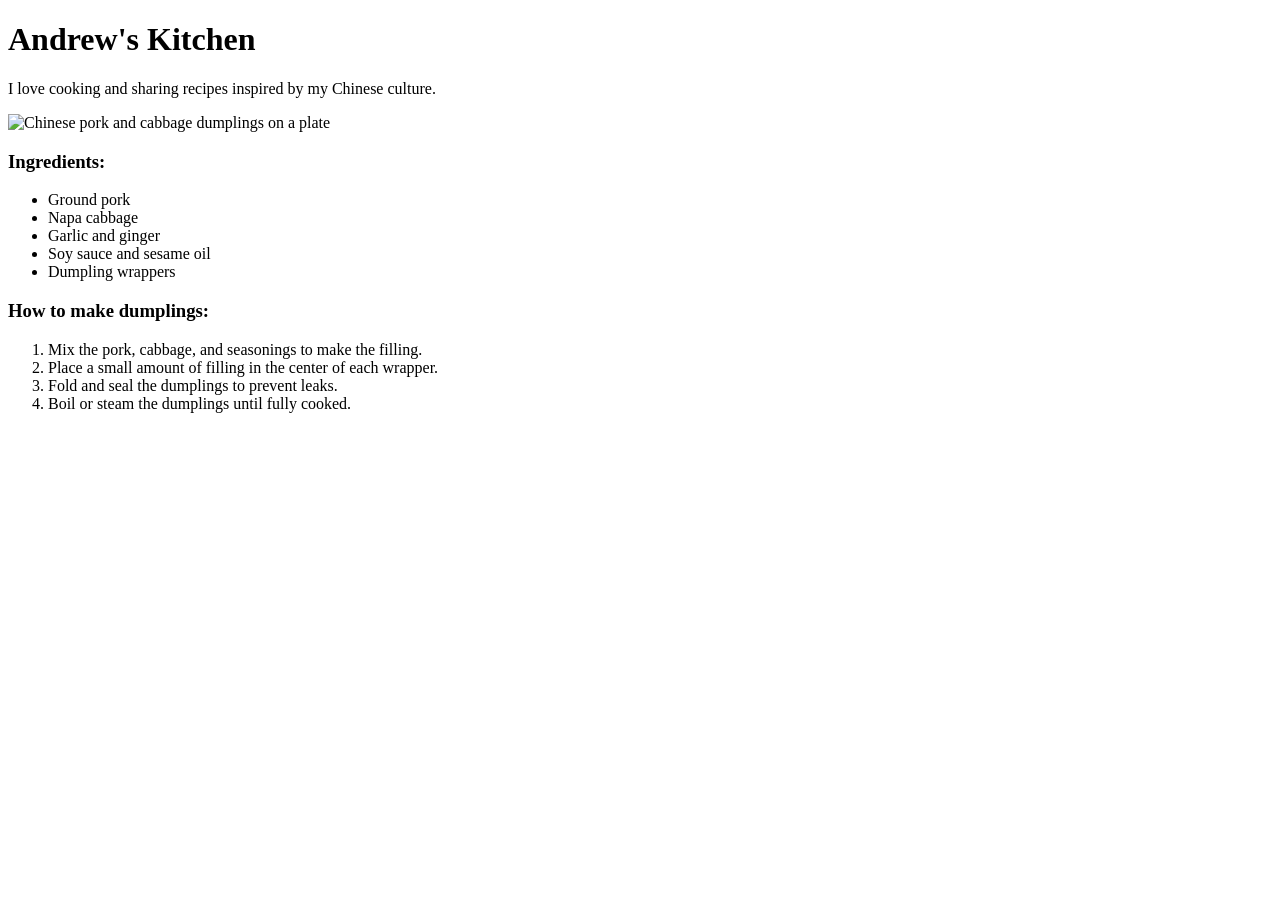
==== index.html @ e56bab2f "1" ====
<!DOCTYPE html>
<html lang="en-US">
<head>
    <title>Andrew's Kitchen</title>
</head>
<body>
    <h1 title="Welcome to my food blog!">Andrew's Kitchen</h1>
    <p title="Traditional food from China">
        I love cooking and sharing recipes inspired by my Chinese culture.
    </p>

    <img 
        src="C:\Users\chenx\Desktop\f92e66755efbaa8093c2e16892c3ef1a.png" 
        alt="Chinese pork and cabbage dumplings on a plate" 
        title="My famous homemade dumplings recipe"
        width="300" 
        height="200"
    >

    <h3 title="What you need to make dumplings">Ingredients:</h3>
    <ul>
        <li title="Ground pork">Ground pork</li>
        <li title="Napa cabbage">Napa cabbage</li>
        <li title="Garlic and ginger">Garlic and ginger</li>
        <li title="Soy sauce and sesame oil">Soy sauce and sesame oil</li>
        <li title="Dumpling wrappers">Dumpling wrappers</li>
    </ul>

    <h3 title="Step-by-step instructions">How to make dumplings:</h3>
    <ol>
        <li title="Mix the filling">Mix the pork, cabbage, and seasonings to make the filling.</li>
        <li title="Fill the wrappers">Place a small amount of filling in the center of each wrapper.</li>
        <li title="Fold the dumplings">Fold and seal the dumplings to prevent leaks.</li>
        <li title="Cook the dumplings">Boil or steam the dumplings until fully cooked.</li>
    </ol>
</body>
</html>
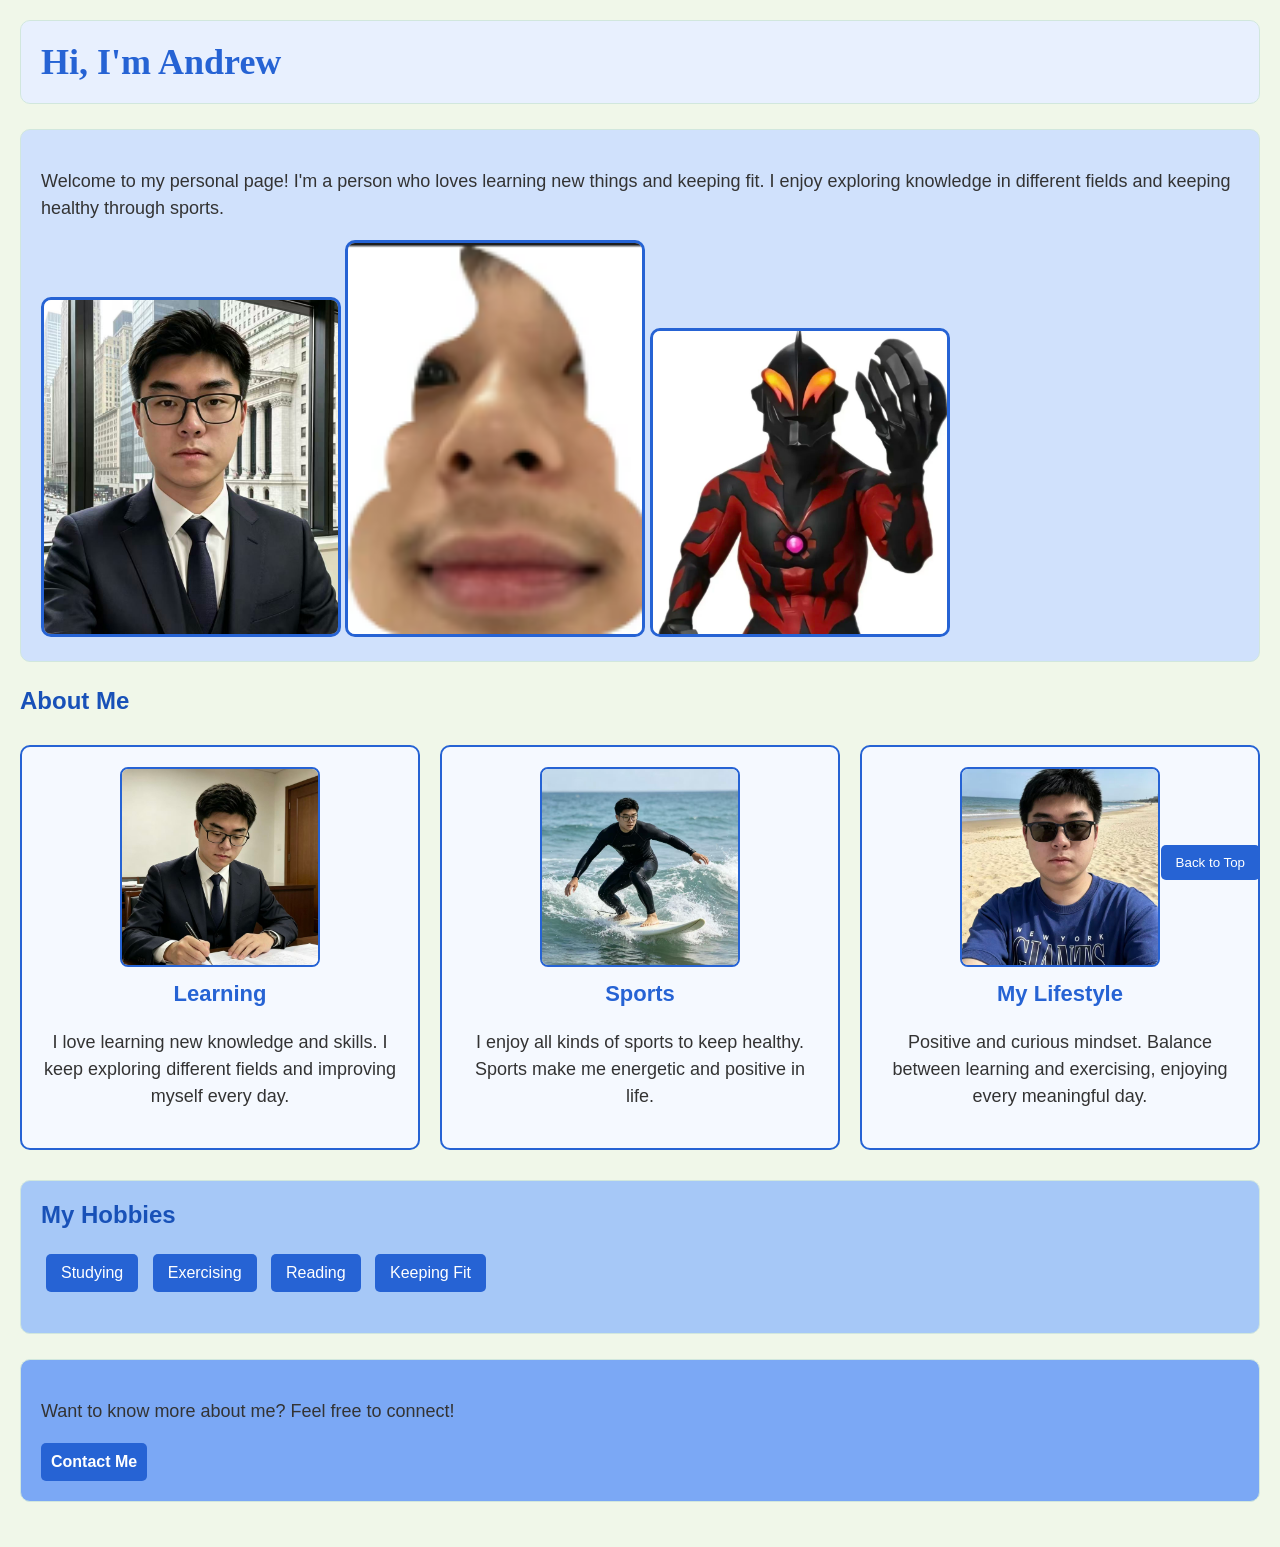
==== commit 43f33e1a: "basic personal web" ====
--- a/index.html
+++ b/index.html
@@ -1,37 +1,266 @@
 <!DOCTYPE html>
 <html lang="en-US">
 <head>
-    <title>Andrew's Kitchen</title>
+    <title>About Andrew</title>
+  
+    <meta name="viewport" content="width=device-width, initial-scale=1.0">
+    <style>
+        * {
+            box-sizing: border-box;
+        }
+
+        
+        body {
+            background: #f0f7e9;
+            font-family: Arial, sans-serif;
+            margin: 0;
+            padding: 20px;
+        }
+
+        h1 {
+            color: #2663d4;
+            font-family: 'Times New Roman', serif;
+            font-size: 36px;
+            margin: 0;
+        }
+
+        h2 {
+            color: #1851b8;
+            font-size: 24px;
+            margin-top: 0;
+        }
+
+        p {
+            color: #333333;
+            font-size: 18px;
+            line-height: 1.5;
+        }
+
+        img {
+            width: 300px;
+            border: 3px solid #2663d4;
+            border-radius: 10px;
+        }
+
+        a {
+            color: white;
+            text-decoration: none;
+            font-weight: bold;
+        }
+
+        a:hover {
+            text-decoration: underline;
+        }
+
+        .box-style {
+            padding: 20px;
+            margin-bottom: 25px;
+            border-radius: 10px;
+            border: 1px solid #d1e7dd;
+        }
+
+        .sticky-header {
+            position: sticky;
+            top: 0;
+            z-index: 10;
+        }
+
+        .fixed-button {
+            position: fixed;
+            bottom: 20px;
+            right: 20px;
+            background-color: #2663d4;
+            color: white;
+            padding: 10px 15px;
+            border-radius: 5px;
+            border: none;
+            cursor: pointer;
+        }
+
+        .fixed-button:hover {
+            background-color: #1844a8;
+        }
+
+        .header-section { background-color: #e8f0fe; }
+        .intro-section { background-color: #d0e1fc; }
+        .hobby-section { background-color: #a6c8f7; }
+        .contact-section { background-color: #7ba8f5; }
+
+        .hobby-list {
+            list-style: none;
+            padding-left: 0;
+        }
+
+        .hobby-list li {
+            display: inline-block;
+            background-color: #2663d4;
+            color: white;
+            padding: 10px 15px;
+            margin: 5px;
+            border-radius: 5px;
+        }
+
+        .contact-button {
+            display: block;
+            background-color: #2663d4;
+            padding: 10px;
+            margin-top: 10px;
+            border-radius: 5px;
+            text-align: center;
+            width: fit-content;
+        }
+
+        .contact-button:hover {
+            background-color: #1844a8;
+        }
+
+      
+        .card-container {
+            display: flex;
+            gap: 20px;
+            flex-wrap: wrap;
+            margin: 30px 0;
+        }
+
+  
+        .info-card {
+            flex: 1;
+            min-width: 250px;
+            padding: 20px;
+            border-radius: 10px;
+            border: 2px solid #2663d4;
+            background: #f5f9ff;
+            text-align: center;
+        }
+
+        .info-card h3 {
+            color: #2663d4;
+            margin-top: 10px;
+            font-size: 22px;
+        }
+
+        .profile-avatar {
+            width: 200px;
+            height: 200px;
+            border: 2px solid #2663d4;
+            border-radius: 8px;
+            object-fit: cover;
+            margin: 0 auto;
+        }
+
+        @media (max-width: 768px) {
+            body {
+                background: #e8f0fe;
+                padding: 15px;
+            }
+            h1 {
+                font-size: 30px;
+                color: #1851b8;
+            }
+            img {
+                width: 300px;
+            }
+            .hobby-section {
+                background-color: #90caf9;
+            }
+            .contact-section {
+                background-color: #64b5f6;
+            }
+        }
+
+        @media (max-width: 480px) {
+            body {
+                background: #d0e1fc;
+                padding: 10px;
+            }
+            h1 {
+                font-size: 26px;
+                text-align: center;
+            }
+            h2 {
+                font-size: 20px;
+                text-align: center;
+            }
+            p {
+                font-size: 16px;
+                text-align: center;
+            }
+            img {
+                width: 100%;
+                display: block;
+                margin: 0 auto;
+            }
+            .hobby-list li {
+                display: block;
+                text-align: center;
+                margin: 8px 0;
+            }
+            .contact-button {
+                width: 100%;
+            }
+            .fixed-button {
+                display: none; 
+            }
+        }
+    </style>
 </head>
 <body>
-    <h1 title="Welcome to my food blog!">Andrew's Kitchen</h1>
-    <p title="Traditional food from China">
-        I love cooking and sharing recipes inspired by my Chinese culture.
-    </p>
-
-    <img 
-        src="C:\Users\chenx\Desktop\f92e66755efbaa8093c2e16892c3ef1a.png" 
-        alt="Chinese pork and cabbage dumplings on a plate" 
-        title="My famous homemade dumplings recipe"
-        width="300" 
-        height="200"
-    >
-
-    <h3 title="What you need to make dumplings">Ingredients:</h3>
-    <ul>
-        <li title="Ground pork">Ground pork</li>
-        <li title="Napa cabbage">Napa cabbage</li>
-        <li title="Garlic and ginger">Garlic and ginger</li>
-        <li title="Soy sauce and sesame oil">Soy sauce and sesame oil</li>
-        <li title="Dumpling wrappers">Dumpling wrappers</li>
-    </ul>
-
-    <h3 title="Step-by-step instructions">How to make dumplings:</h3>
-    <ol>
-        <li title="Mix the filling">Mix the pork, cabbage, and seasonings to make the filling.</li>
-        <li title="Fill the wrappers">Place a small amount of filling in the center of each wrapper.</li>
-        <li title="Fold the dumplings">Fold and seal the dumplings to prevent leaks.</li>
-        <li title="Cook the dumplings">Boil or steam the dumplings until fully cooked.</li>
-    </ol>
+    <div class="header-section box-style sticky-header">
+        <h1>Hi, I'm Andrew</h1>
+    </div>
+
+    <div class="intro-section box-style">
+        <p>Welcome to my personal page! I'm a person who loves learning new things and keeping fit. I enjoy exploring knowledge in different fields and keeping healthy through sports.</p>
+        
+        <img src="images/andrew-profile.jpg"  alt="Andrew's profile"> 
+        <img src="images/wyy.jpg"  alt="ndrew's profile">
+        <img src="images/beiliya.jpg"  alt="ndrew's profile">
+    </div>
+
+ 
+    
+    <h2>About Me</h2>
+    <div class="card-container">
+       
+        <div class="info-card">
+           
+            <img class="profile-avatar" src="images/study.jpg" alt="Learning">
+            <h3>Learning</h3>
+            <p>I love learning new knowledge and skills. I keep exploring different fields and improving myself every day.</p>
+        </div>
+
+       
+        <div class="info-card">
+            
+            <img class="profile-avatar" src="images/sports.jpg" alt="Sports">
+            <h3>Sports</h3>
+            <p>I enjoy all kinds of sports to keep healthy. Sports make me energetic and positive in life.</p>
+        </div>
+
+  
+        <div class="info-card">
+            
+            <img class="profile-avatar" src="images/lifestyle.jpg" alt="Andrew's lifestyle">
+            <h3>My Lifestyle</h3>
+            <p>Positive and curious mindset. Balance between learning and exercising, enjoying every meaningful day.</p>
+        </div>
+    </div>
+
+    <div class="hobby-section box-style">
+        <h2>My Hobbies</h2>
+        <ul class="hobby-list">
+            <li>Studying</li>
+            <li>Exercising</li>
+            <li>Reading</li>
+            <li>Keeping Fit</li>
+        </ul>
+    </div>
+
+    <div class="contact-section box-style">
+        <p>Want to know more about me? Feel free to connect!</p>
+        <a href="https://www.example.com/andrew" target="_blank" class="contact-button">Contact Me</a>
+    </div>
+
+    <button class="fixed-button">Back to Top</button>
 </body>
 </html>
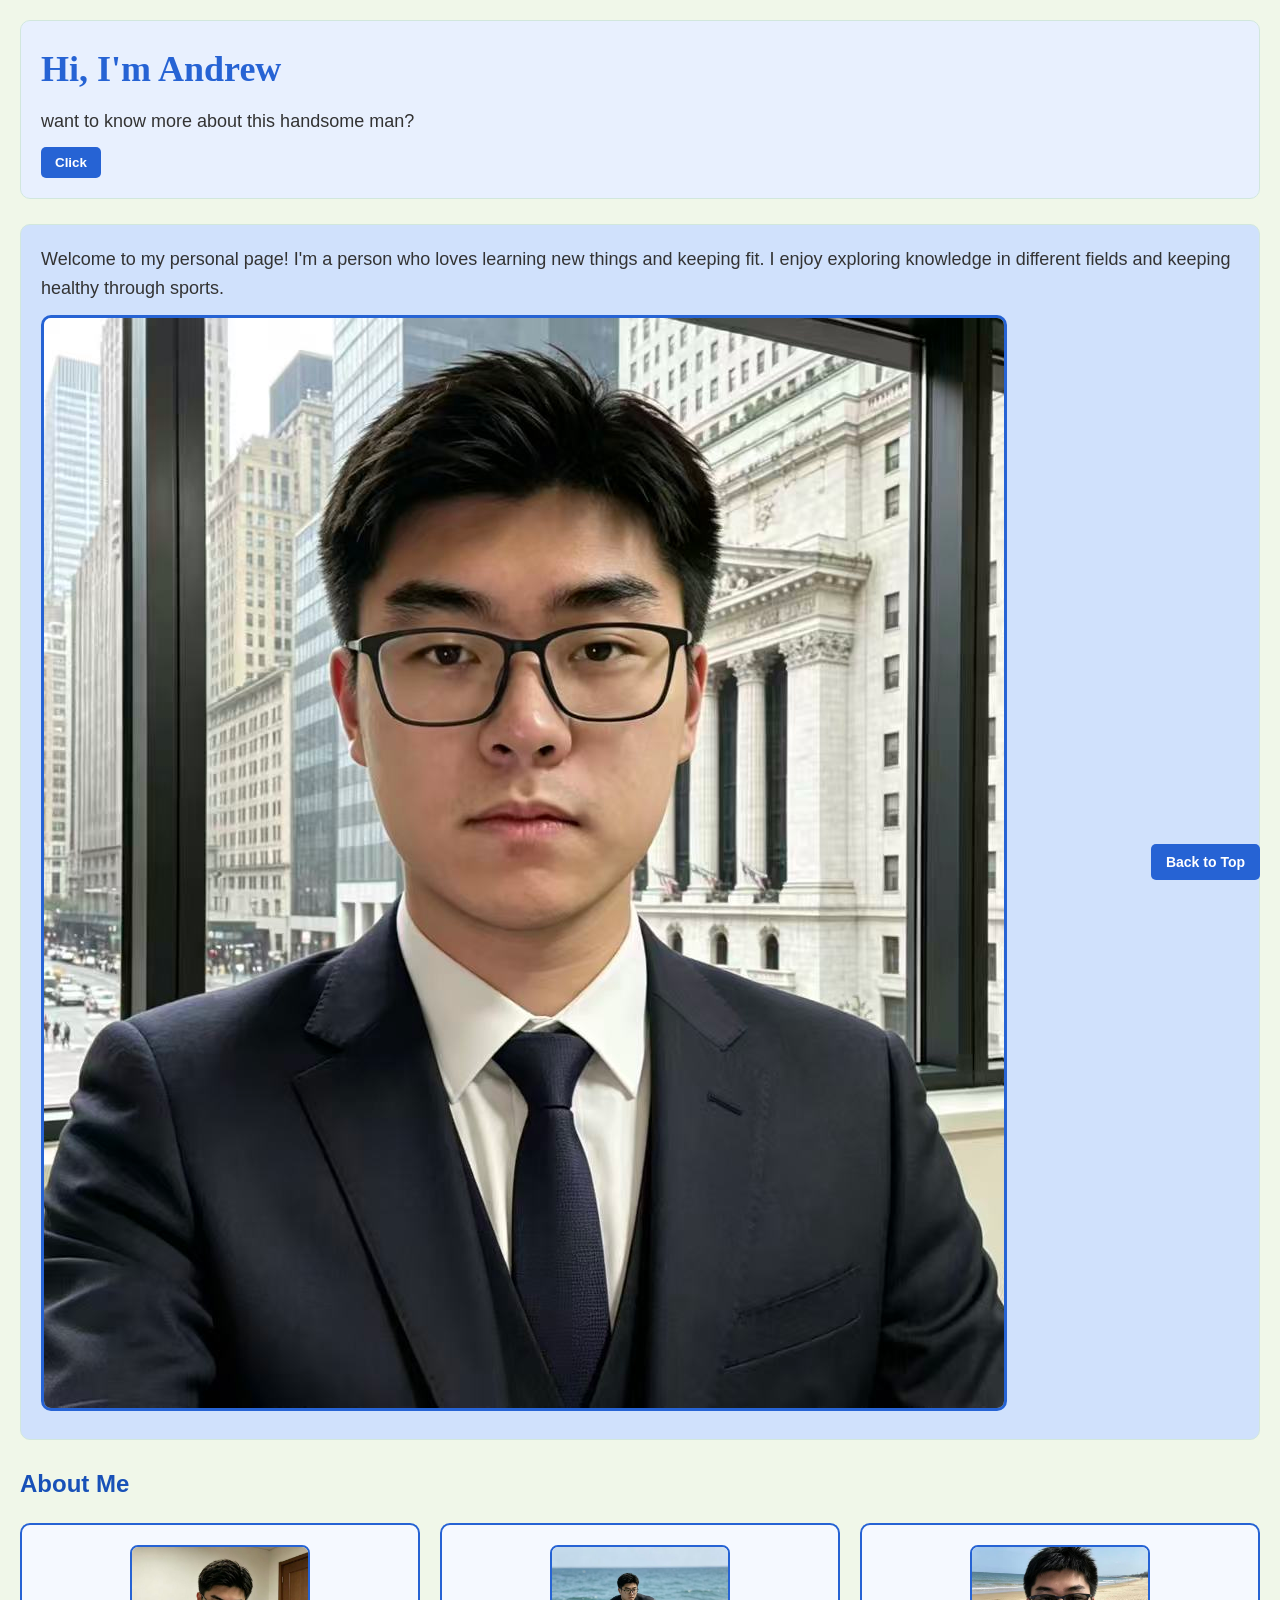
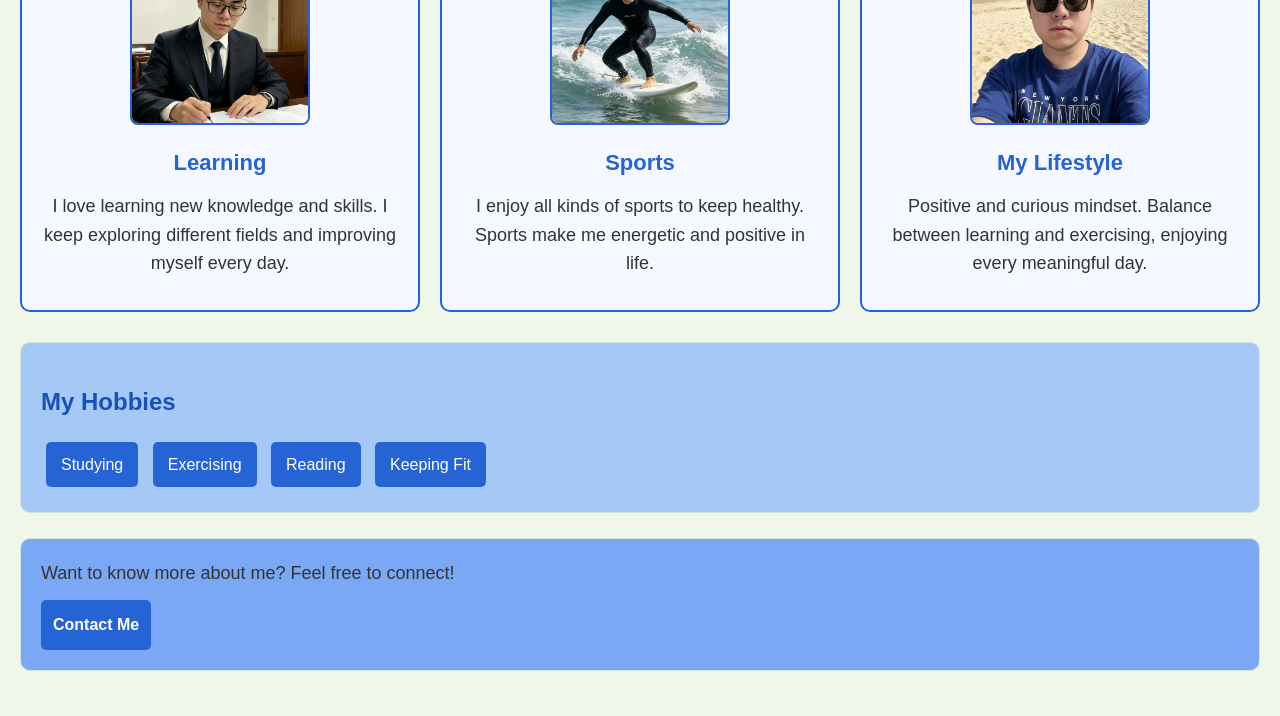
==== commit b7e798e4: "index sketch1" ====
--- a/index.html
+++ b/index.html
@@ -7,37 +7,39 @@
     <style>
         * {
             box-sizing: border-box;
+            margin: 0;
+            padding: 0;
         }
 
         
         body {
             background: #f0f7e9;
             font-family: Arial, sans-serif;
-            margin: 0;
             padding: 20px;
+            line-height: 1.6;
         }
 
         h1 {
             color: #2663d4;
             font-family: 'Times New Roman', serif;
             font-size: 36px;
-            margin: 0;
+            margin-bottom: 8px;
         }
 
         h2 {
             color: #1851b8;
             font-size: 24px;
-            margin-top: 0;
+            margin: 20px 0 15px;
         }
 
         p {
             color: #333333;
             font-size: 18px;
-            line-height: 1.5;
+            margin-bottom: 12px;
         }
 
         img {
-            width: 300px;
+            max-width: 100%;
             border: 3px solid #2663d4;
             border-radius: 10px;
         }
@@ -75,6 +77,8 @@
             border-radius: 5px;
             border: none;
             cursor: pointer;
+            font-size: 14px;
+            transition: 0.3s;
         }
 
         .fixed-button:hover {
@@ -103,11 +107,12 @@
         .contact-button {
             display: block;
             background-color: #2663d4;
-            padding: 10px;
+            padding: 12px;
             margin-top: 10px;
             border-radius: 5px;
             text-align: center;
             width: fit-content;
+            transition: 0.3s;
         }
 
         .contact-button:hover {
@@ -119,33 +124,54 @@
             display: flex;
             gap: 20px;
             flex-wrap: wrap;
-            margin: 30px 0;
+            margin: 20px 0 30px;
         }
 
   
         .info-card {
             flex: 1;
-            min-width: 250px;
+            min-width: 260px;
             padding: 20px;
             border-radius: 10px;
             border: 2px solid #2663d4;
             background: #f5f9ff;
             text-align: center;
+            transition: 0.3s;
+        }
+
+        .info-card:hover {
+            transform: translateY(-5px);
+            box-shadow: 0 5px 15px rgba(0,0,0,0.1);
         }
 
         .info-card h3 {
             color: #2663d4;
-            margin-top: 10px;
+            margin: 12px 0;
             font-size: 22px;
         }
 
         .profile-avatar {
-            width: 200px;
-            height: 200px;
+            width: 180px;
+            height: 180px;
             border: 2px solid #2663d4;
             border-radius: 8px;
             object-fit: cover;
             margin: 0 auto;
+        }
+
+        button {
+            padding: 8px 14px;
+            background: #2663d4;
+            color: white;
+            border: none;
+            border-radius: 5px;
+            cursor: pointer;
+            font-weight: bold;
+            transition: 0.3s;
+        }
+
+        button:hover {
+            background: #1844a8;
         }
 
         @media (max-width: 768px) {
@@ -207,14 +233,15 @@
 <body>
     <div class="header-section box-style sticky-header">
         <h1>Hi, I'm Andrew</h1>
+        <p id="message">want to know more about this handsome man?</p>
+        <button type="button" onClick="changeMessage()">Click</button>
     </div>
 
     <div class="intro-section box-style">
         <p>Welcome to my personal page! I'm a person who loves learning new things and keeping fit. I enjoy exploring knowledge in different fields and keeping healthy through sports.</p>
         
-        <img src="images/andrew-profile.jpg"  alt="Andrew's profile"> 
-        <img src="images/wyy.jpg"  alt="ndrew's profile">
-        <img src="images/beiliya.jpg"  alt="ndrew's profile">
+        <img src="images/andrew-profile.jpg" alt="Andrew's profile"> 
+      
     </div>
 
  
@@ -258,9 +285,15 @@
 
     <div class="contact-section box-style">
         <p>Want to know more about me? Feel free to connect!</p>
-        <a href="https://www.example.com/andrew" target="_blank" class="contact-button">Contact Me</a>
-    </div>
-
-    <button class="fixed-button">Back to Top</button>
+        <a href="https://www.bilibili.com/" target="_blank" class="contact-button">Contact Me</a>
+    </div>
+
+    <button class="fixed-button" onclick="window.scrollTo(0,0)">Back to Top</button>
+
+    <script>
+        function changeMessage() {
+            document.getElementById("message").textContent = "look down then!";
+        }
+    </script>
 </body>
 </html>
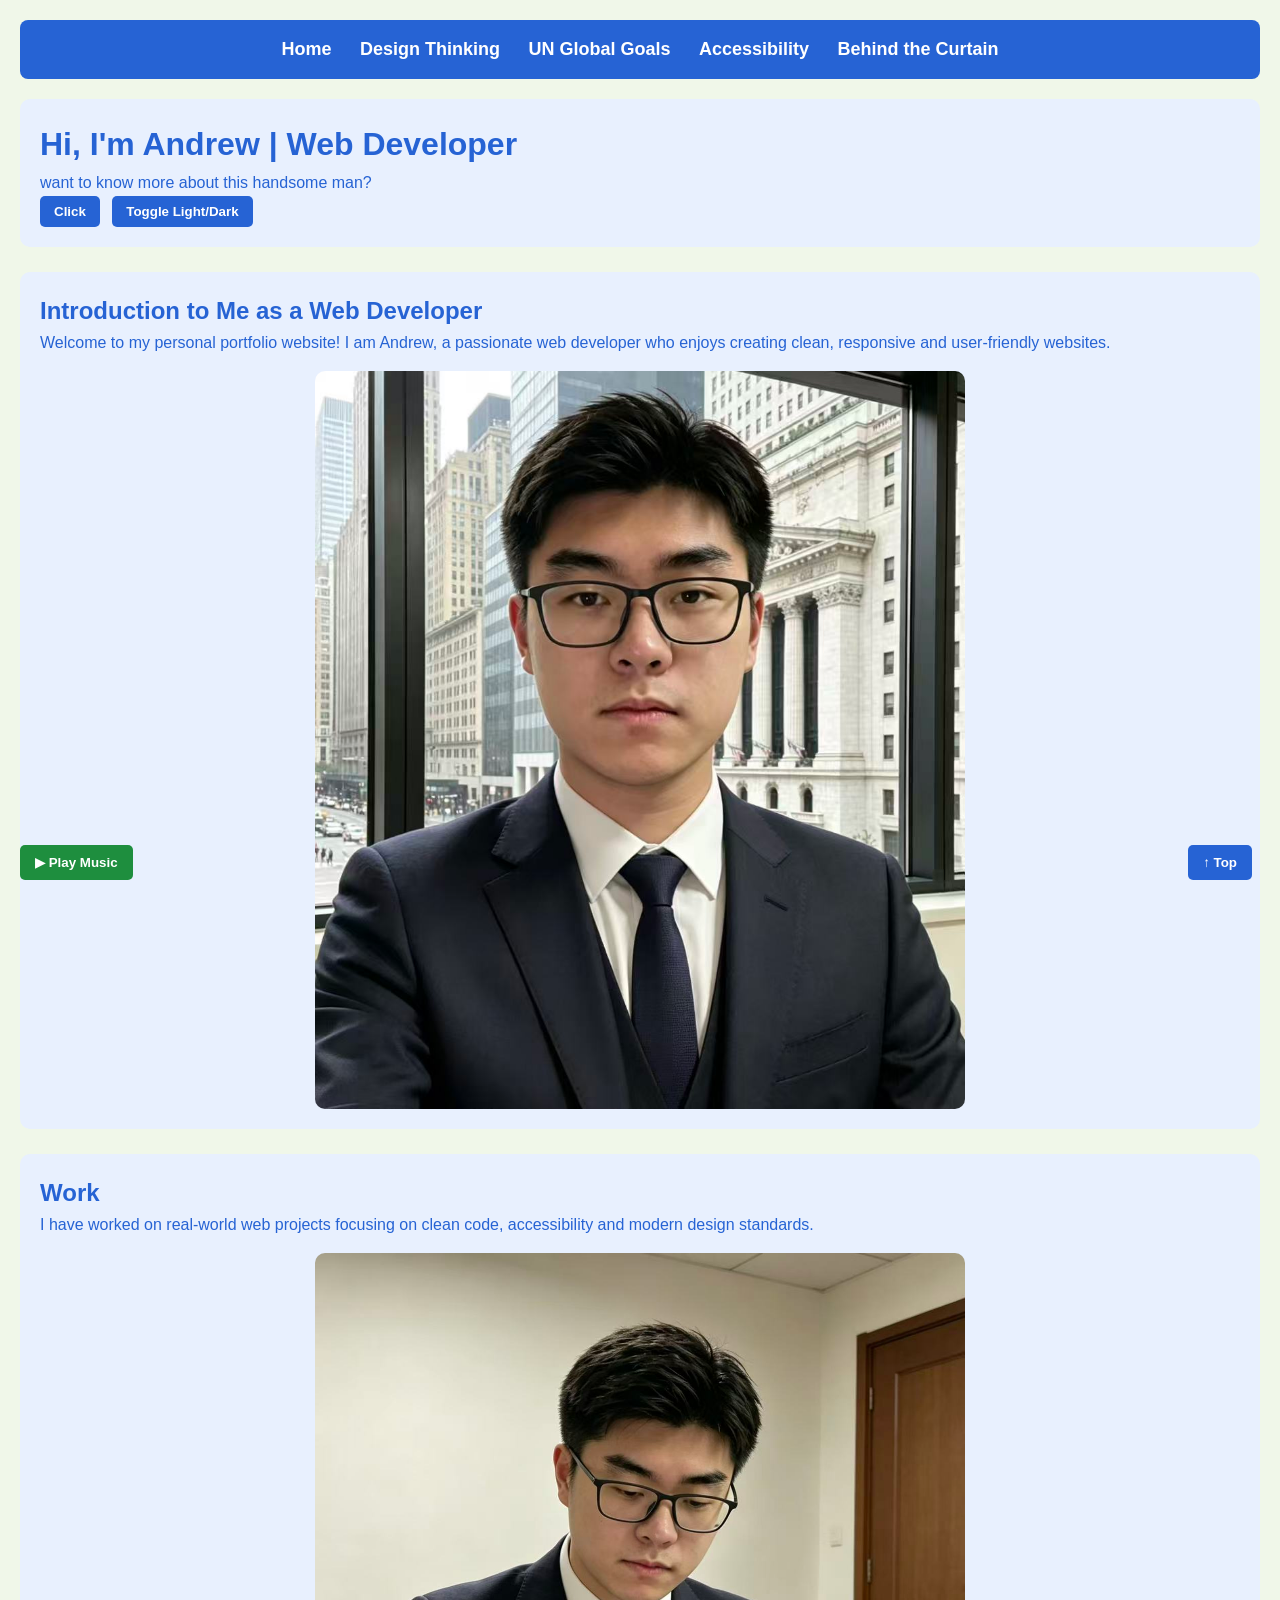
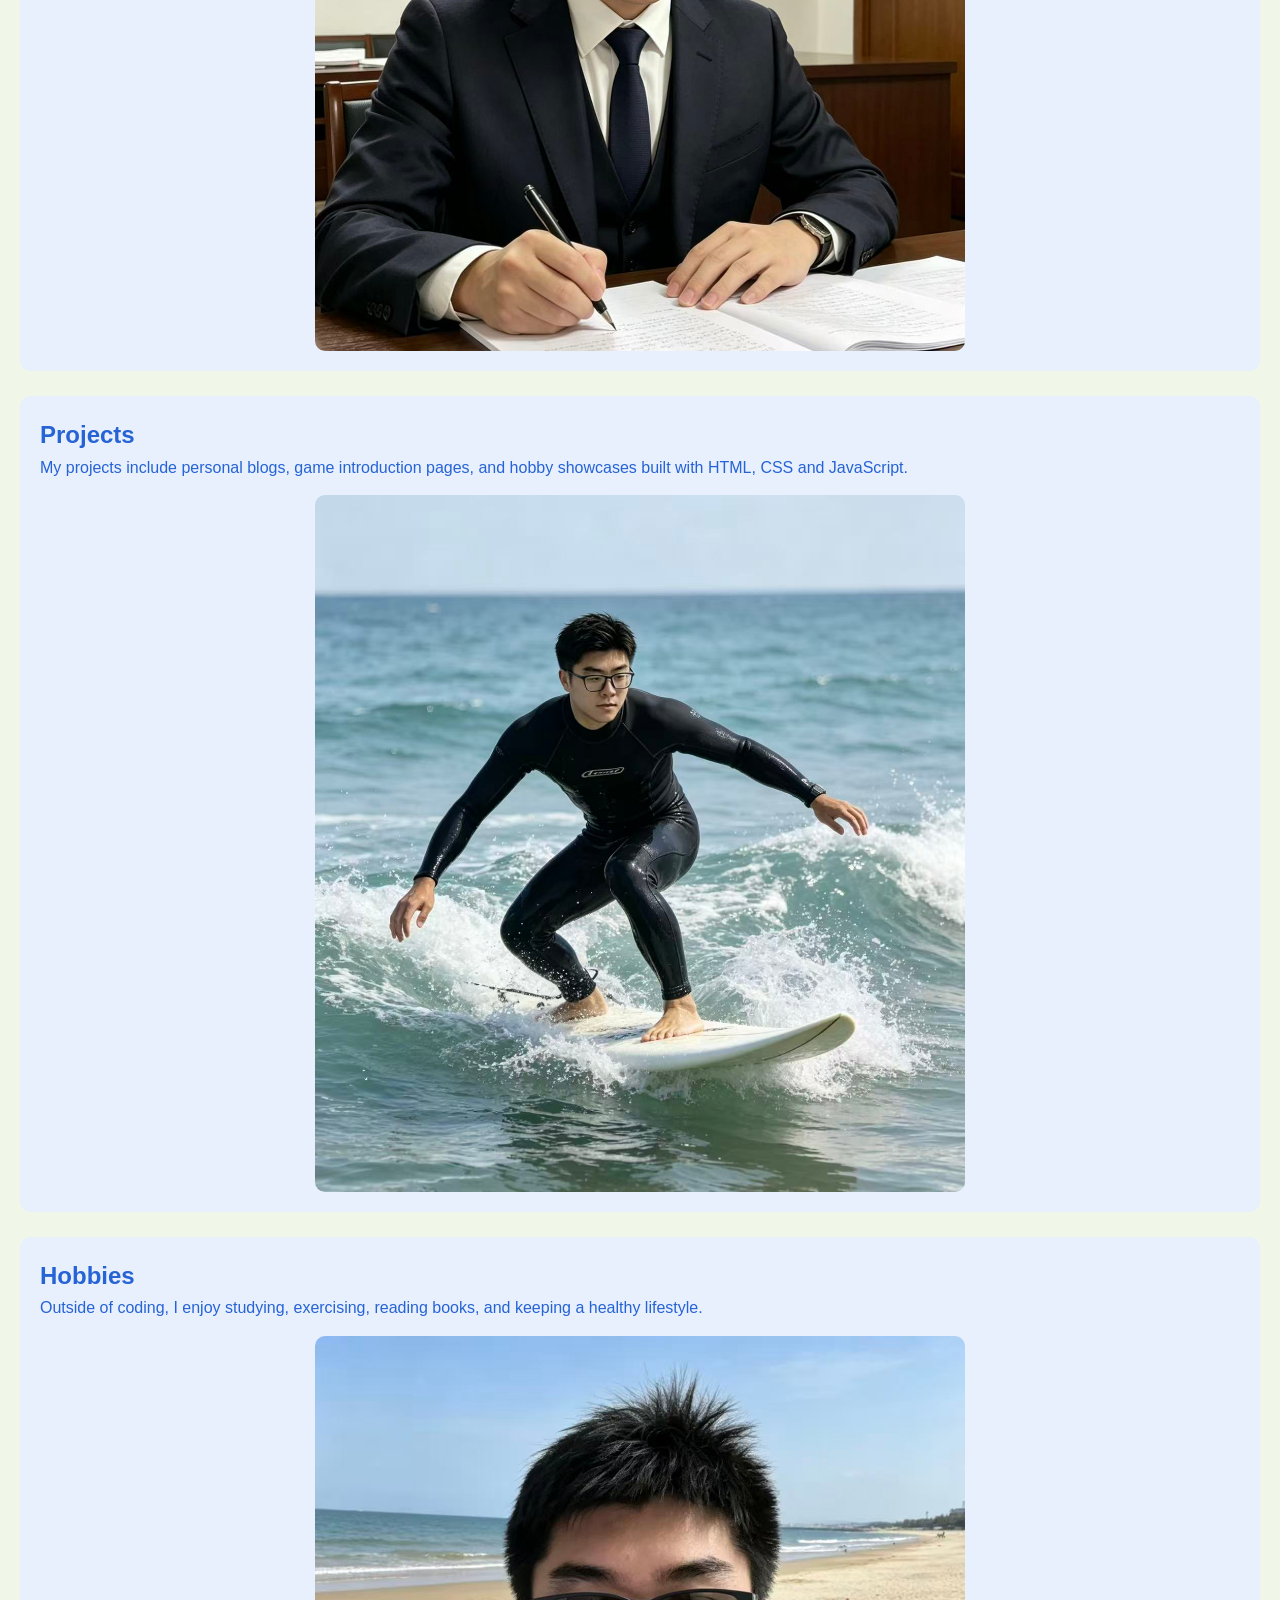
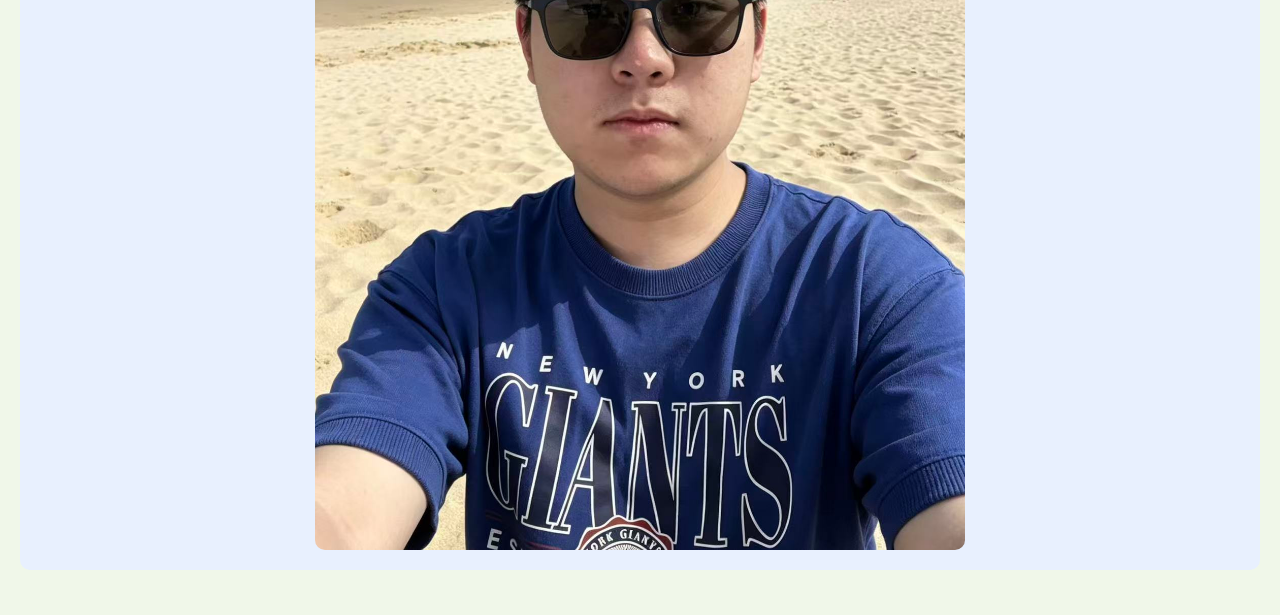
==== commit 57499093: "Website modification" ====
--- a/index.html
+++ b/index.html
@@ -1,299 +1,87 @@
 <!DOCTYPE html>
 <html lang="en-US">
 <head>
-    <title>About Andrew</title>
-  
-    <meta name="viewport" content="width=device-width, initial-scale=1.0">
-    <style>
-        * {
-            box-sizing: border-box;
-            margin: 0;
-            padding: 0;
-        }
-
-        
-        body {
-            background: #f0f7e9;
-            font-family: Arial, sans-serif;
-            padding: 20px;
-            line-height: 1.6;
-        }
-
-        h1 {
-            color: #2663d4;
-            font-family: 'Times New Roman', serif;
-            font-size: 36px;
-            margin-bottom: 8px;
-        }
-
-        h2 {
-            color: #1851b8;
-            font-size: 24px;
-            margin: 20px 0 15px;
-        }
-
-        p {
-            color: #333333;
-            font-size: 18px;
-            margin-bottom: 12px;
-        }
-
-        img {
-            max-width: 100%;
-            border: 3px solid #2663d4;
-            border-radius: 10px;
-        }
-
-        a {
-            color: white;
-            text-decoration: none;
-            font-weight: bold;
-        }
-
-        a:hover {
-            text-decoration: underline;
-        }
-
-        .box-style {
-            padding: 20px;
-            margin-bottom: 25px;
-            border-radius: 10px;
-            border: 1px solid #d1e7dd;
-        }
-
-        .sticky-header {
-            position: sticky;
-            top: 0;
-            z-index: 10;
-        }
-
-        .fixed-button {
-            position: fixed;
-            bottom: 20px;
-            right: 20px;
-            background-color: #2663d4;
-            color: white;
-            padding: 10px 15px;
-            border-radius: 5px;
-            border: none;
-            cursor: pointer;
-            font-size: 14px;
-            transition: 0.3s;
-        }
-
-        .fixed-button:hover {
-            background-color: #1844a8;
-        }
-
-        .header-section { background-color: #e8f0fe; }
-        .intro-section { background-color: #d0e1fc; }
-        .hobby-section { background-color: #a6c8f7; }
-        .contact-section { background-color: #7ba8f5; }
-
-        .hobby-list {
-            list-style: none;
-            padding-left: 0;
-        }
-
-        .hobby-list li {
-            display: inline-block;
-            background-color: #2663d4;
-            color: white;
-            padding: 10px 15px;
-            margin: 5px;
-            border-radius: 5px;
-        }
-
-        .contact-button {
-            display: block;
-            background-color: #2663d4;
-            padding: 12px;
-            margin-top: 10px;
-            border-radius: 5px;
-            text-align: center;
-            width: fit-content;
-            transition: 0.3s;
-        }
-
-        .contact-button:hover {
-            background-color: #1844a8;
-        }
-
-      
-        .card-container {
-            display: flex;
-            gap: 20px;
-            flex-wrap: wrap;
-            margin: 20px 0 30px;
-        }
+  <meta charset="UTF-8" />
+  <title>Andrew | Web Developer Portfolio</title>
+  <meta name="viewport" content="width=device-width, initial-scale=1.0" />
+  <link rel="stylesheet" href="styles/main.css" />
+</head>
+<body>
 
   
-        .info-card {
-            flex: 1;
-            min-width: 260px;
-            padding: 20px;
-            border-radius: 10px;
-            border: 2px solid #2663d4;
-            background: #f5f9ff;
-            text-align: center;
-            transition: 0.3s;
-        }
+  <audio id="bgm" loop>
+    <source src="bgm.mp3" type="audio/mpeg" />
+  </audio>
 
-        .info-card:hover {
-            transform: translateY(-5px);
-            box-shadow: 0 5px 15px rgba(0,0,0,0.1);
-        }
-
-        .info-card h3 {
-            color: #2663d4;
-            margin: 12px 0;
-            font-size: 22px;
-        }
-
-        .profile-avatar {
-            width: 180px;
-            height: 180px;
-            border: 2px solid #2663d4;
-            border-radius: 8px;
-            object-fit: cover;
-            margin: 0 auto;
-        }
-
-        button {
-            padding: 8px 14px;
-            background: #2663d4;
-            color: white;
-            border: none;
-            border-radius: 5px;
-            cursor: pointer;
-            font-weight: bold;
-            transition: 0.3s;
-        }
-
-        button:hover {
-            background: #1844a8;
-        }
-
-        @media (max-width: 768px) {
-            body {
-                background: #e8f0fe;
-                padding: 15px;
-            }
-            h1 {
-                font-size: 30px;
-                color: #1851b8;
-            }
-            img {
-                width: 300px;
-            }
-            .hobby-section {
-                background-color: #90caf9;
-            }
-            .contact-section {
-                background-color: #64b5f6;
-            }
-        }
-
-        @media (max-width: 480px) {
-            body {
-                background: #d0e1fc;
-                padding: 10px;
-            }
-            h1 {
-                font-size: 26px;
-                text-align: center;
-            }
-            h2 {
-                font-size: 20px;
-                text-align: center;
-            }
-            p {
-                font-size: 16px;
-                text-align: center;
-            }
-            img {
-                width: 100%;
-                display: block;
-                margin: 0 auto;
-            }
-            .hobby-list li {
-                display: block;
-                text-align: center;
-                margin: 8px 0;
-            }
-            .contact-button {
-                width: 100%;
-            }
-            .fixed-button {
-                display: none; 
-            }
-        }
-    </style>
-</head>
-<body>
-    <div class="header-section box-style sticky-header">
-        <h1>Hi, I'm Andrew</h1>
-        <p id="message">want to know more about this handsome man?</p>
-        <button type="button" onClick="changeMessage()">Click</button>
-    </div>
-
-    <div class="intro-section box-style">
-        <p>Welcome to my personal page! I'm a person who loves learning new things and keeping fit. I enjoy exploring knowledge in different fields and keeping healthy through sports.</p>
-        
-        <img src="images/andrew-profile.jpg" alt="Andrew's profile"> 
-      
-    </div>
+  
+  <nav class="main-nav">
+    <a href="index.html">Home</a>
+    <a href="design-thinking.html">Design Thinking</a>
+    <a href="global-goals.html">UN Global Goals</a>
+    <a href="accessibility.html">Accessibility</a>
+    <a href="behind-the-curtain.html">Behind the Curtain</a>
+  </nav>
 
  
-    
-    <h2>About Me</h2>
-    <div class="card-container">
-       
-        <div class="info-card">
-           
-            <img class="profile-avatar" src="images/study.jpg" alt="Learning">
-            <h3>Learning</h3>
-            <p>I love learning new knowledge and skills. I keep exploring different fields and improving myself every day.</p>
-        </div>
+  <div class="box-style">
+    <h1>Hi, I'm Andrew | Web Developer</h1>
+    <p id="message">want to know more about this handsome man?</p>
 
-       
-        <div class="info-card">
-            
-            <img class="profile-avatar" src="images/sports.jpg" alt="Sports">
-            <h3>Sports</h3>
-            <p>I enjoy all kinds of sports to keep healthy. Sports make me energetic and positive in life.</p>
-        </div>
+    <button onclick="changeMessage()">Click</button>
+    <button onclick="toggleDarkMode()">Toggle Light/Dark</button>
+  </div>
+
+ 
+  <div class="box-style">
+    <h2>Introduction to Me as a Web Developer</h2>
+    <p>
+      Welcome to my personal portfolio website!  
+      I am Andrew, a passionate web developer who enjoys creating clean, 
+      responsive and user-friendly websites.
+    </p>
+    <img src="images/andrew-profile.jpg" alt="Andrew's profile">
+  </div>
+
+
+  <div class="box-style">
+    <h2>Work</h2>
+    <p>
+      I have worked on real-world web projects focusing on clean code, 
+      accessibility and modern design standards.
+    </p>
+    <img src="images/work.jpg" alt="Work experience">
+  </div>
 
   
-        <div class="info-card">
-            
-            <img class="profile-avatar" src="images/lifestyle.jpg" alt="Andrew's lifestyle">
-            <h3>My Lifestyle</h3>
-            <p>Positive and curious mindset. Balance between learning and exercising, enjoying every meaningful day.</p>
-        </div>
-    </div>
+  <div class="box-style">
+    <h2>Projects</h2>
+    <p>
+      My projects include personal blogs, game introduction pages, 
+      and hobby showcases built with HTML, CSS and JavaScript.
+    </p>
+    <img src="images/sports.jpg" alt="Project showcase">
+  </div>
 
-    <div class="hobby-section box-style">
-        <h2>My Hobbies</h2>
-        <ul class="hobby-list">
-            <li>Studying</li>
-            <li>Exercising</li>
-            <li>Reading</li>
-            <li>Keeping Fit</li>
-        </ul>
-    </div>
+ 
+  <div class="box-style">
+    <h2>Hobbies</h2>
+    <p>
+      Outside of coding, I enjoy studying, exercising, reading books, 
+      and keeping a healthy lifestyle.
+    </p>
+    <img src="images/lifestyle.jpg" alt="Hobbies">
+  </div>
 
-    <div class="contact-section box-style">
-        <p>Want to know more about me? Feel free to connect!</p>
-        <a href="https://www.bilibili.com/" target="_blank" class="contact-button">Contact Me</a>
-    </div>
+  
+  <button class="music-btn-fixed" onclick="toggleMusic()">
+    ▶ Play Music
+  </button>
 
-    <button class="fixed-button" onclick="window.scrollTo(0,0)">Back to Top</button>
 
-    <script>
-        function changeMessage() {
-            document.getElementById("message").textContent = "look down then!";
-        }
-    </script>
+  <button class="top-btn-fixed" onclick="window.scrollTo(0,0)">
+    ↑ Top
+  </button>
+
+  <script src="scripts/main.js"></script>
 </body>
 </html>
--- a/styles/main.css
+++ b/styles/main.css
@@ -0,0 +1,115 @@
+
+* {
+  box-sizing: border-box;
+  margin: 0;
+  padding: 0;
+}
+
+body {
+  background: #f0f7e9;
+  font-family: Arial, sans-serif;
+  padding: 20px;
+  line-height: 1.6;
+  transition: background 0.4s ease, color 0.4s ease;
+}
+
+
+.main-nav {
+  background-color: #2663d4;
+  padding: 15px;
+  border-radius: 8px;
+  margin-bottom: 20px;
+  text-align: center;
+}
+
+.main-nav a {
+  color: white;
+  text-decoration: none;
+  font-weight: bold;
+  font-size: 18px;
+  margin: 0 12px;
+}
+
+
+.box-style {
+  padding: 20px;
+  margin-bottom: 25px;
+  border-radius: 10px;
+  background-color: #e8f0fe;
+  border: none;
+}
+
+
+h1, h2, h3, p {
+  color: #2663d4;
+}
+
+
+body.dark-mode {
+  background: #222831;
+}
+
+body.dark-mode h1,
+body.dark-mode h2,
+body.dark-mode h3,
+body.dark-mode p {
+  color: #ffffff;
+}
+
+body.dark-mode .box-style {
+  background-color: #393e46;
+}
+
+
+img {
+  max-width: 650px;
+  width: 100%;
+  height: auto;
+  border-radius: 10px;
+  margin-top: 15px;
+  display: block;
+  margin-left: auto;
+  margin-right: auto;
+}
+
+
+.music-btn-fixed {
+  position: fixed;
+  left: 20px;
+  bottom: 20px;
+  padding: 10px 15px;
+  background-color: #1e8e3e;
+  color: white;
+  border: none;
+  border-radius: 5px;
+  cursor: pointer;
+  font-weight: bold;
+  z-index: 1000;
+}
+
+
+.top-btn-fixed {
+  position: fixed;
+  right: 20px;
+  bottom: 20px;
+  padding: 10px 15px;
+  background-color: #2663d4;
+  color: white;
+  border: none;
+  border-radius: 5px;
+  cursor: pointer;
+  font-weight: bold;
+  z-index: 1000;
+}
+
+
+button {
+  padding: 8px 14px;
+  background: #2663d4;
+  color: white;
+  border: none;
+  border-radius: 5px;
+  cursor: pointer;
+  font-weight: bold;
+  margin-right: 8px;
+}
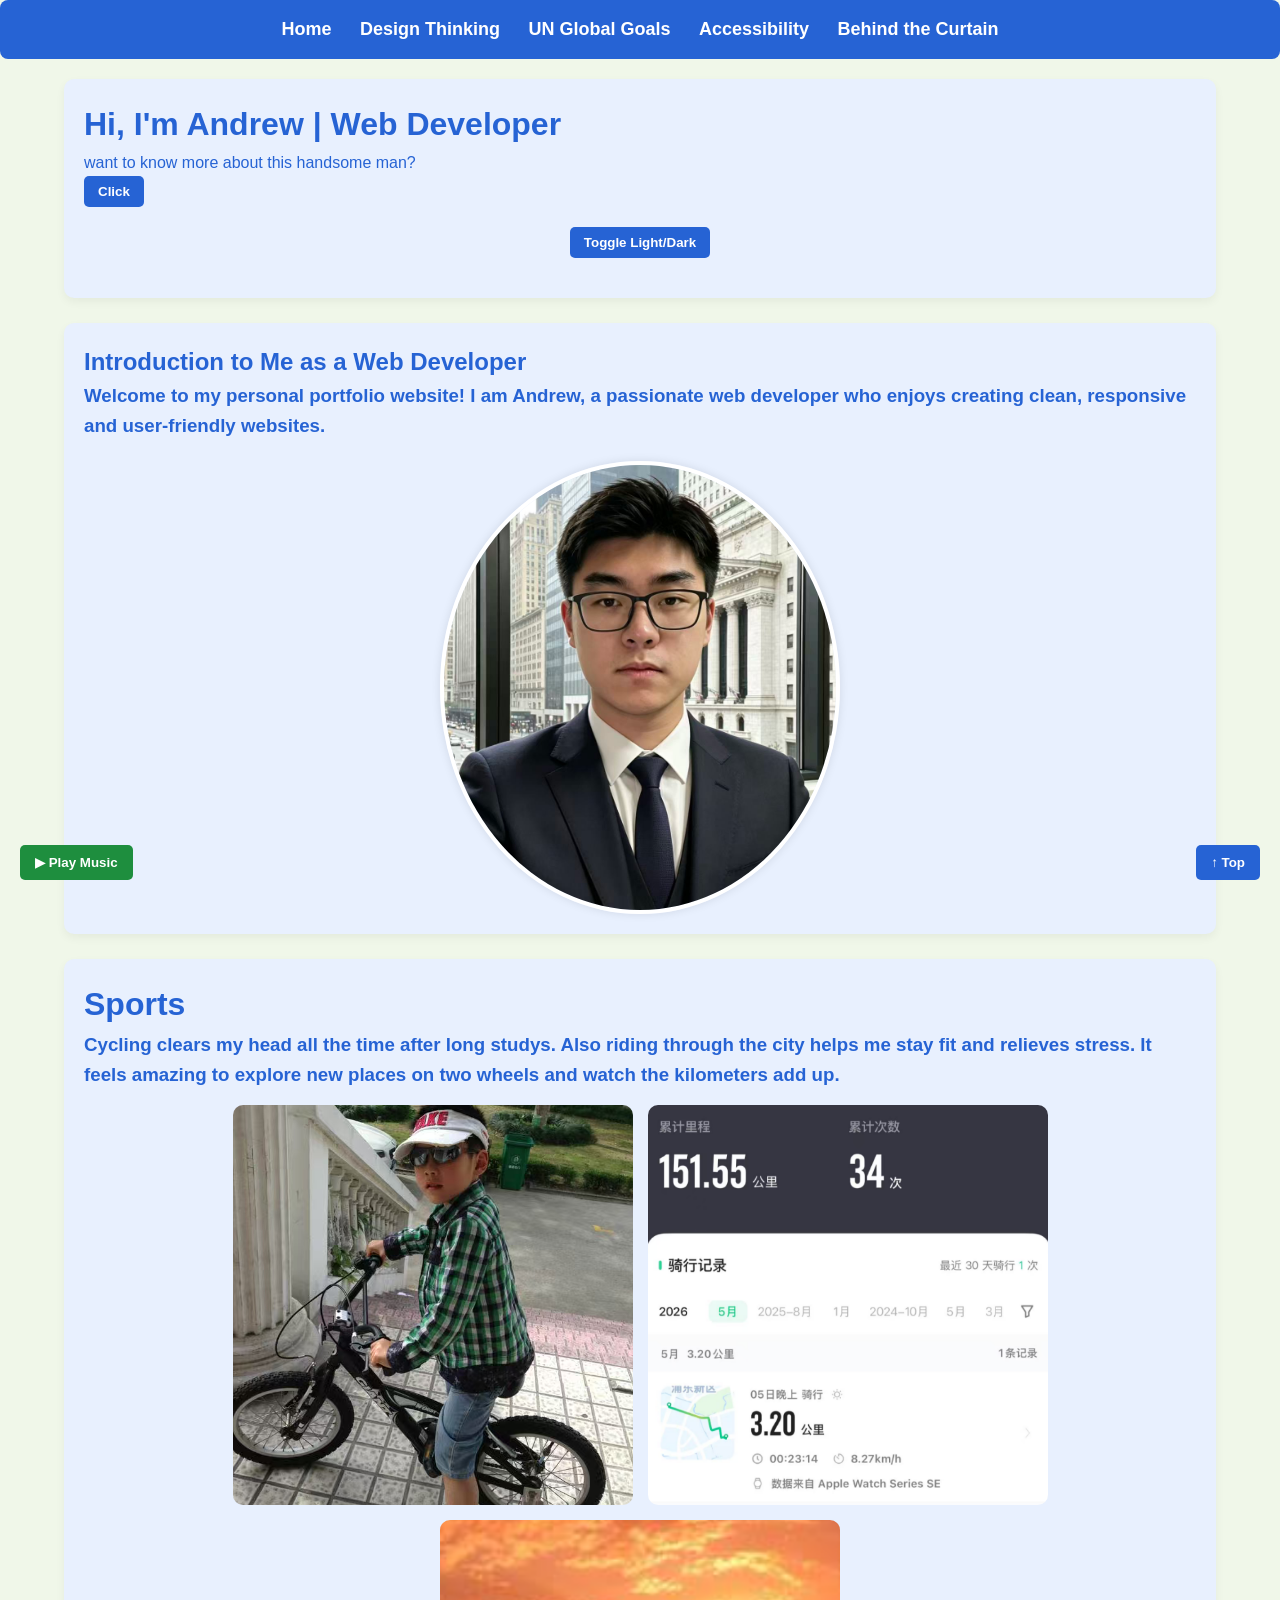
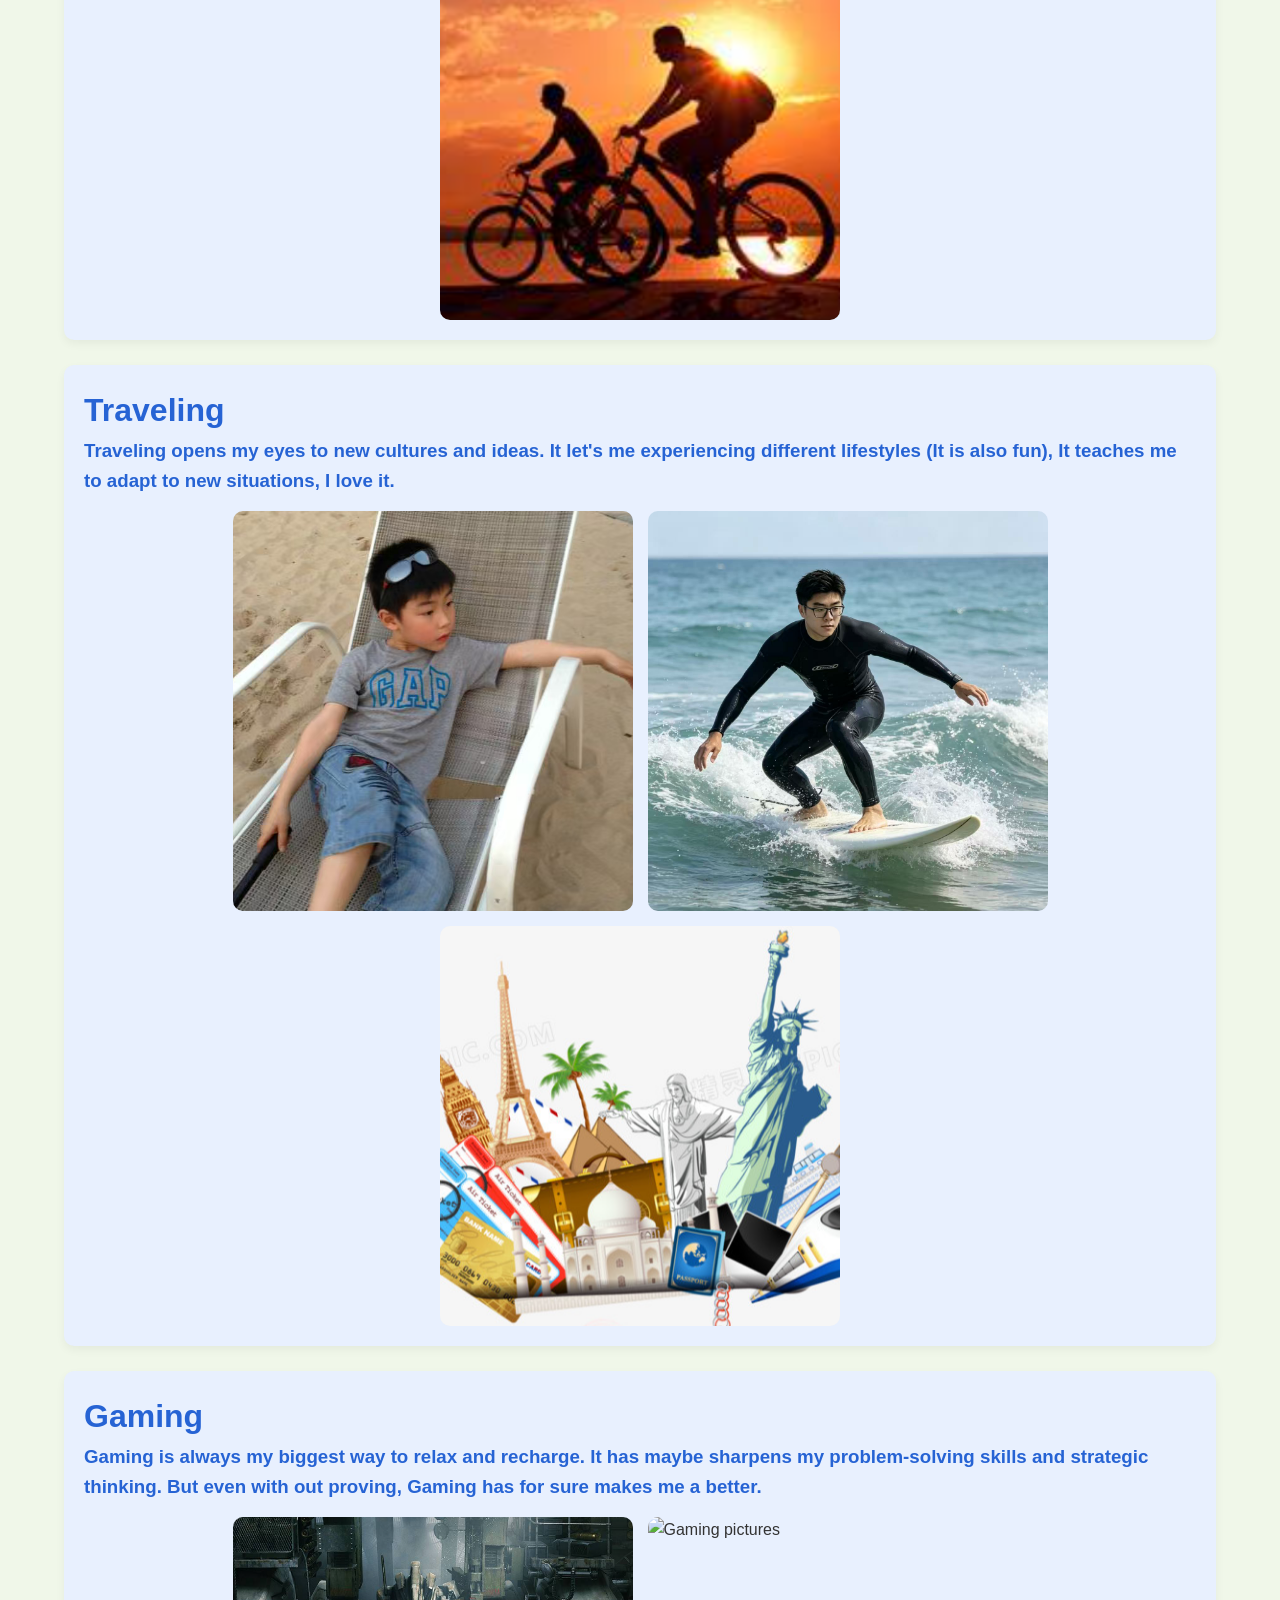
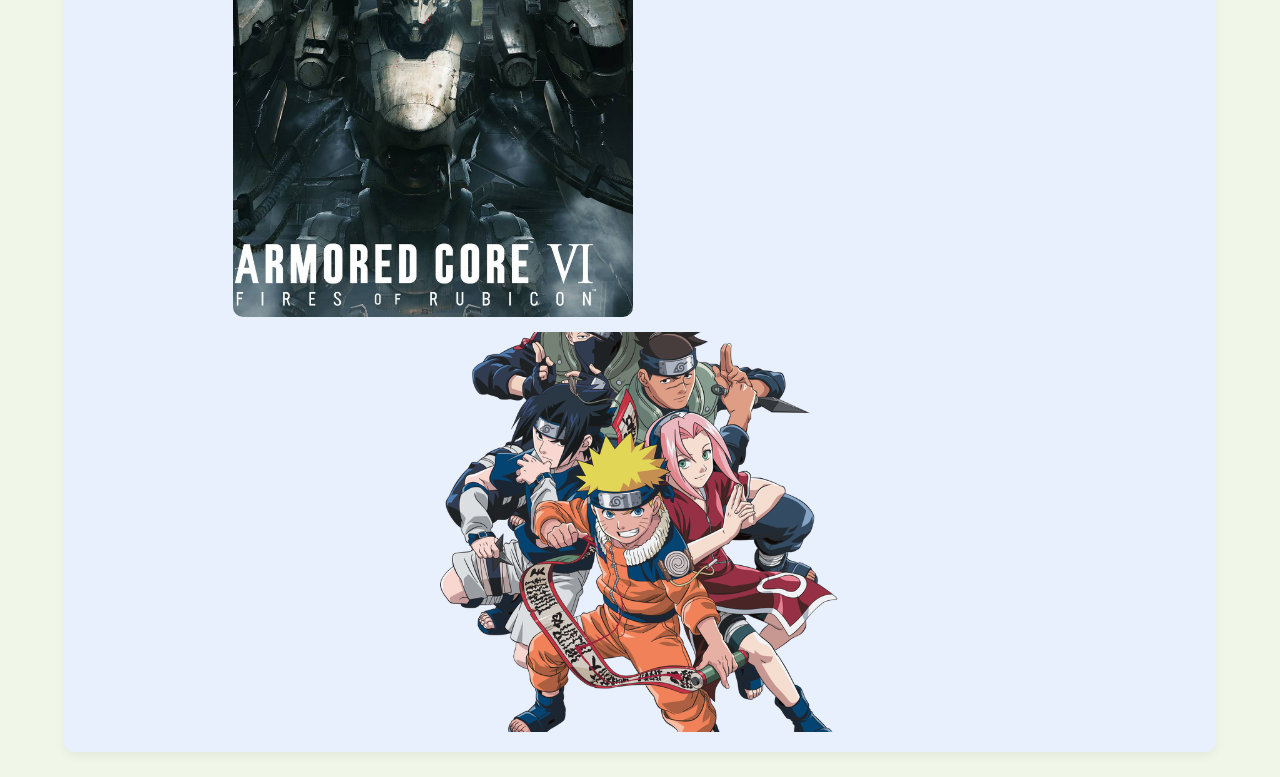
==== commit b9ba4cce: "Final website" ====
--- a/index.html
+++ b/index.html
@@ -23,60 +23,73 @@
   </nav>
 
  
-  <div class="box-style">
+  <div class="box-style fade-in">
     <h1>Hi, I'm Andrew | Web Developer</h1>
-    <p id="message">want to know more about this handsome man?</p>
-
-    <button onclick="changeMessage()">Click</button>
-    <button onclick="toggleDarkMode()">Toggle Light/Dark</button>
+    <p id="message">want to know more about this handsome man?
+    
+    
+    <div class="btn-group">
+      <button onclick="changeMessage()">Click</button>
+      <button onclick="toggleDarkMode()" class="theme-btn">Toggle Light/Dark</button>
+    </div>
   </div>
 
  
-  <div class="box-style">
+  <div class="box-style fade-in">
     <h2>Introduction to Me as a Web Developer</h2>
-    <p>
-      Welcome to my personal portfolio website!  
+    
+     <h3> Welcome to my personal portfolio website!  
       I am Andrew, a passionate web developer who enjoys creating clean, 
-      responsive and user-friendly websites.
-    </p>
-    <img src="images/andrew-profile.jpg" alt="Andrew's profile">
-  </div>
-
-
-  <div class="box-style">
-    <h2>Work</h2>
-    <p>
-      I have worked on real-world web projects focusing on clean code, 
-      accessibility and modern design standards.
-    </p>
-    <img src="images/work.jpg" alt="Work experience">
+      responsive and user-friendly websites.</h3>
+    
+    
+   
+    <img src="images/andrew-profile.jpg" alt="Andrew's profile" class="profile-img">
   </div>
 
   
-  <div class="box-style">
-    <h2>Projects</h2>
-    <p>
-      My projects include personal blogs, game introduction pages, 
-      and hobby showcases built with HTML, CSS and JavaScript.
-    </p>
-    <img src="images/sports.jpg" alt="Project showcase">
+  <div class="box-style fade-in">
+    <h1>Sports</h1>
+    
+      <h3>Cycling clears my head all the time after long studys. Also riding through the city helps me stay fit and relieves stress. It feels amazing to explore new places on two wheels and watch the kilometers add up.</h3>
+    
+    <div class="hobby-images">
+      <img src="images/small.jpg" alt="Sports pictures">
+      <img src="images/data.jpg" alt="Sports pictures">
+      <img src="images/bike.jpg" alt="Sports pictures">
+    </div>
+  </div>
+  
+  
+  <div class="box-style fade-in">
+    <h1>Traveling</h1>
+    
+      <h3>Traveling opens my eyes to new cultures and ideas. It let's me experiencing different lifestyles (It is also fun), It teaches me to adapt to new situations, I love it.</h3>
+    
+    <div class="hobby-images">
+      <img src="images/small2.jpg" alt="Traveling pictures">
+      <img src="images/sports.jpg" alt="Traveling pictures">
+      <img src="images/travel.jpg" alt="Traveling pictures">
+    </div>
   </div>
 
- 
-  <div class="box-style">
-    <h2>Hobbies</h2>
-    <p>
-      Outside of coding, I enjoy studying, exercising, reading books, 
-      and keeping a healthy lifestyle.
-    </p>
-    <img src="images/lifestyle.jpg" alt="Hobbies">
+  
+  <div class="box-style fade-in">
+    <h1>Gaming</h1>
+    
+      <h3>Gaming is always my biggest way to relax and recharge. It has maybe sharpens my problem-solving skills and strategic thinking. But even with out proving, Gaming has for sure makes me a better.</h3>
+    
+    <div class="hobby-images">
+      <img src="images/armored.jpg" alt="Gaming pictures">
+      <img src="images/final.jpg" alt="Gaming pictures">
+      <img src="images/naruto.jpg" alt="Gaming pictures">
+    </div>
   </div>
-
+  
   
   <button class="music-btn-fixed" onclick="toggleMusic()">
     ▶ Play Music
   </button>
-
 
   <button class="top-btn-fixed" onclick="window.scrollTo(0,0)">
     ↑ Top
--- a/styles/main.css
+++ b/styles/main.css
@@ -6,9 +6,9 @@
 }
 
 body {
-  background: #f0f7e9;
   font-family: Arial, sans-serif;
-  padding: 20px;
+  background-color: #f0f7e9;
+  color: #333;
   line-height: 1.6;
   transition: background 0.4s ease, color 0.4s ease;
 }
@@ -37,6 +37,7 @@
   border-radius: 10px;
   background-color: #e8f0fe;
   border: none;
+  box-shadow: 0 4px 10px rgba(0,0,0,0.05);
 }
 
 
@@ -61,15 +62,68 @@
 }
 
 
-img {
-  max-width: 650px;
+button {
+  padding: 8px 14px;
+  background: #2663d4;
+  color: white;
+  border: none;
+  border-radius: 5px;
+  cursor: pointer;
+  font-weight: bold;
+  transition: background 0.3s;
+}
+
+button:hover {
+  background: #1e4fa3;
+}
+
+
+.theme-btn {
+  display: block;
+  margin: 20px auto;
+  background: #2663d4;
+}
+
+
+.box-style .profile-img {
+  max-width: 400px;
   width: 100%;
   height: auto;
+  border-radius: 50% !important; 
+  border: 4px solid white;
+  box-shadow: 0 0 10px rgba(0,0,0,0.1);
+  display: block;
+  margin: 20px auto 0;
+}
+
+
+.hobby-images {
+  display: flex;
+  gap: 15px;
+  margin-top: 15px;
+  flex-wrap: wrap;
+  justify-content: center;
+}
+
+.hobby-images img {
+  width: 400px;
+  aspect-ratio: 1 / 1;   
+  object-fit: cover;
   border-radius: 10px;
+  transition: transform 0.3s;
+}
+
+.hobby-images img:hover {
+  transform: scale(1.05);
+}
+
+
+.box-style img:not(.hobby-images img):not(.profile-img) {
+  max-width: 100%;
+  height: auto;
+  border-radius: 8px;
   margin-top: 15px;
   display: block;
-  margin-left: auto;
-  margin-right: auto;
 }
 
 
@@ -87,7 +141,6 @@
   z-index: 1000;
 }
 
-
 .top-btn-fixed {
   position: fixed;
   right: 20px;
@@ -103,13 +156,19 @@
 }
 
 
-button {
-  padding: 8px 14px;
-  background: #2663d4;
-  color: white;
-  border: none;
-  border-radius: 5px;
-  cursor: pointer;
-  font-weight: bold;
-  margin-right: 8px;
+.fade-in {
+  animation: fadeIn 0.8s ease-in-out;
+}
+
+@keyframes fadeIn {
+  from { opacity: 0; transform: translateY(20px); }
+  to { opacity: 1; transform: translateY(0); }
+}
+
+
+.box-style {
+  max-width: 1900px;        
+  width: 90%;             
+  margin-left: auto;
+  margin-right: auto;
 }
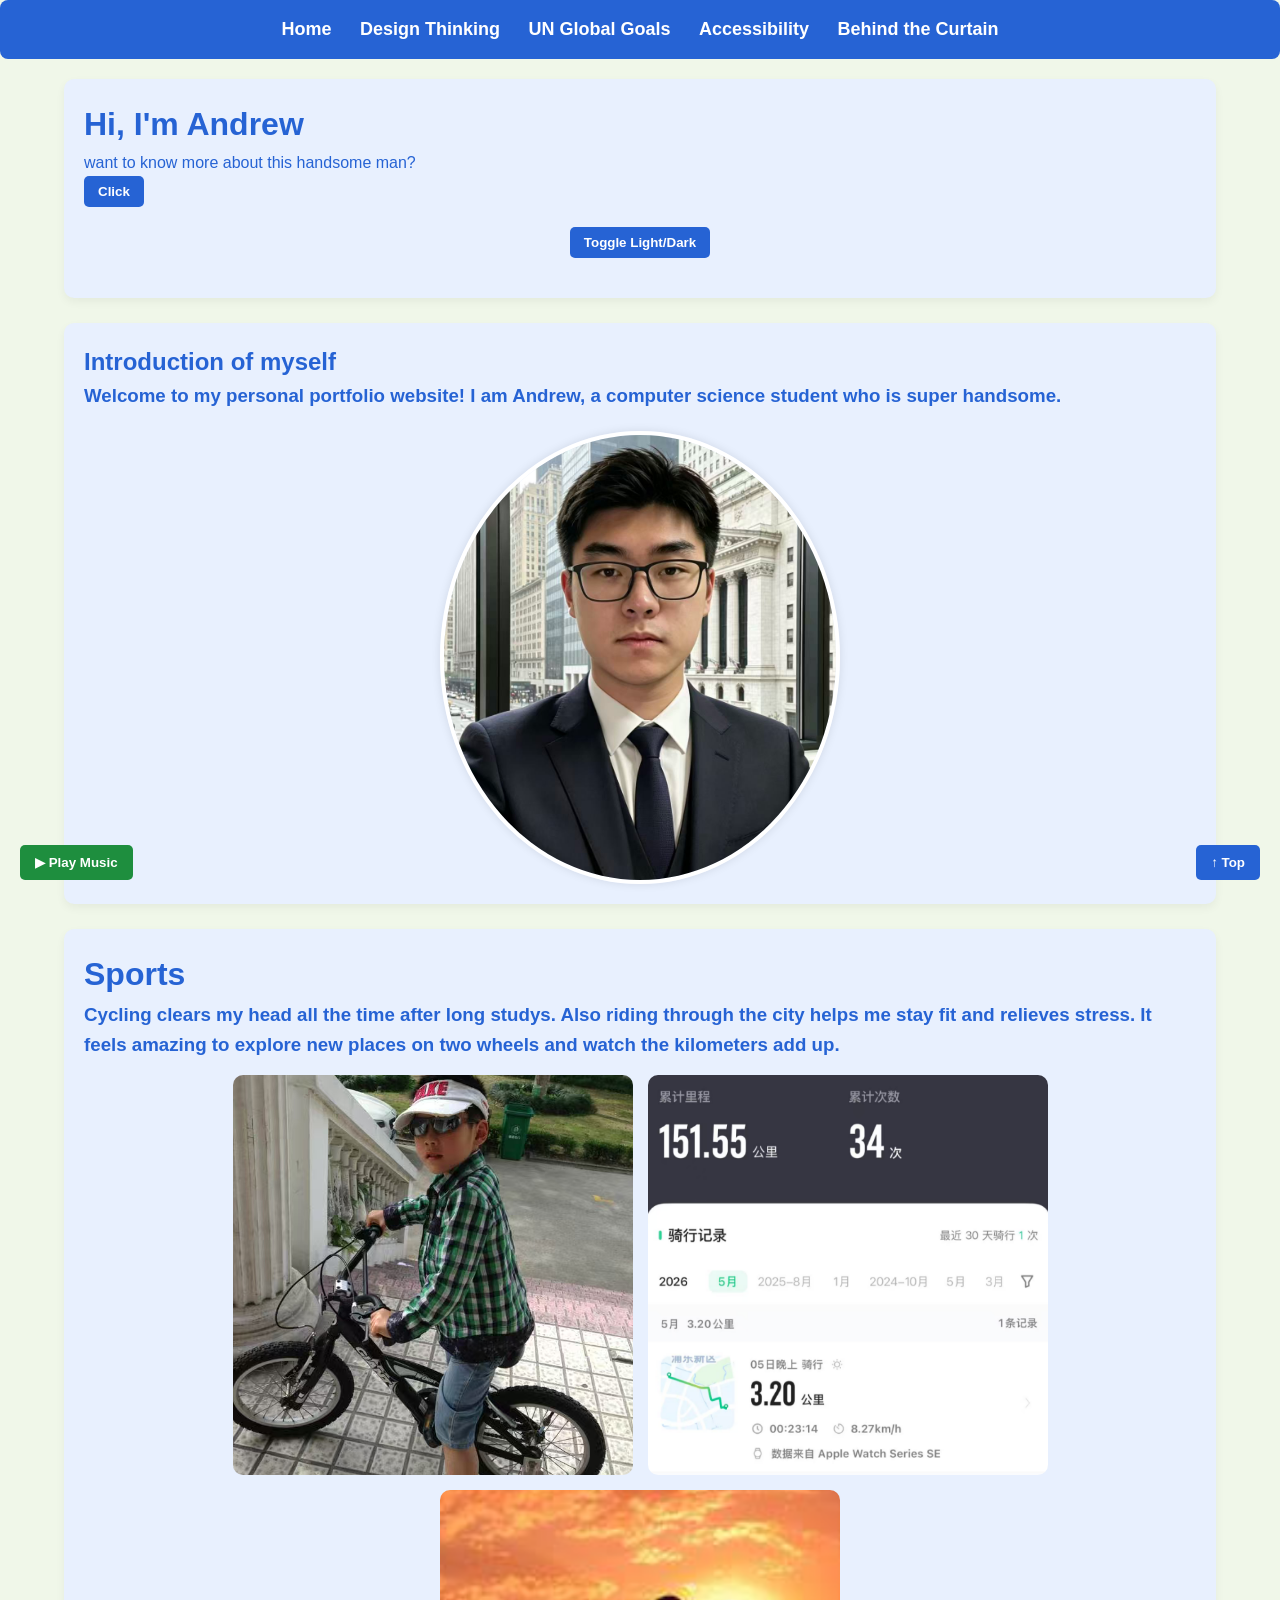
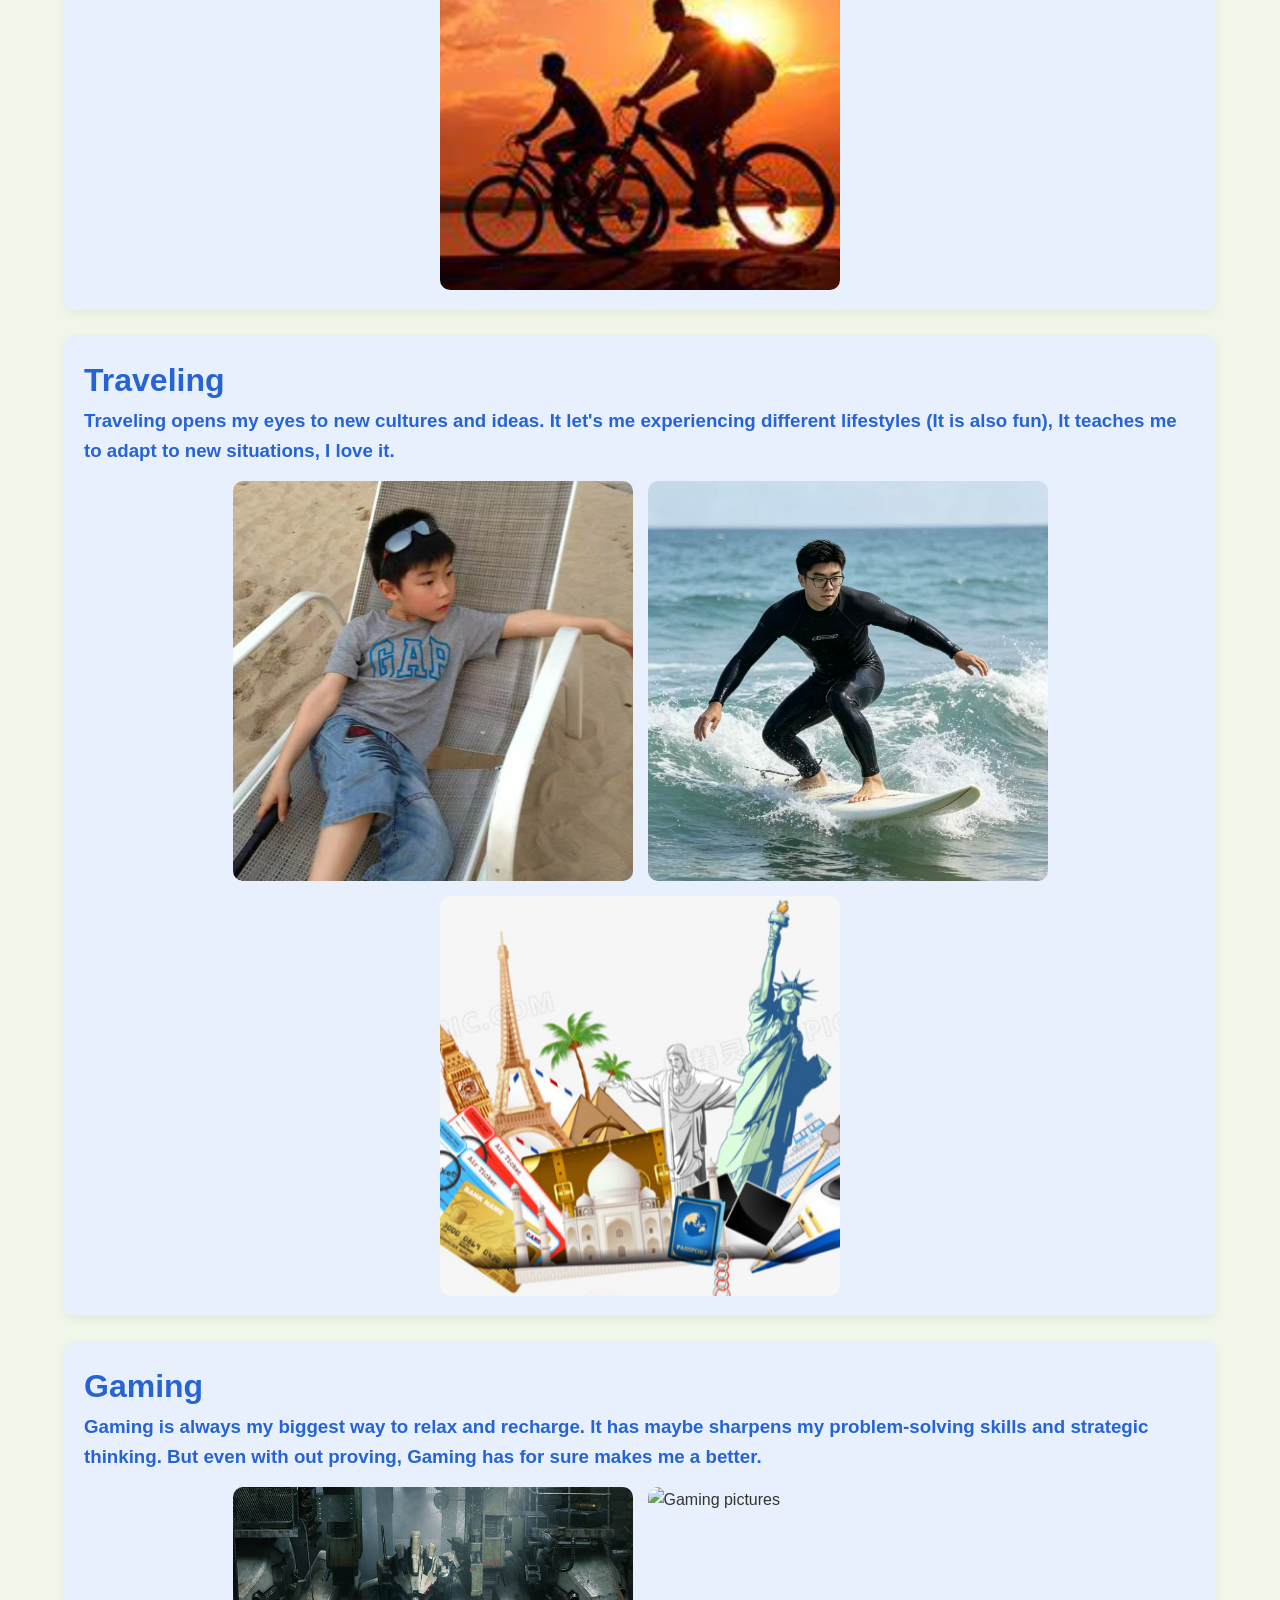
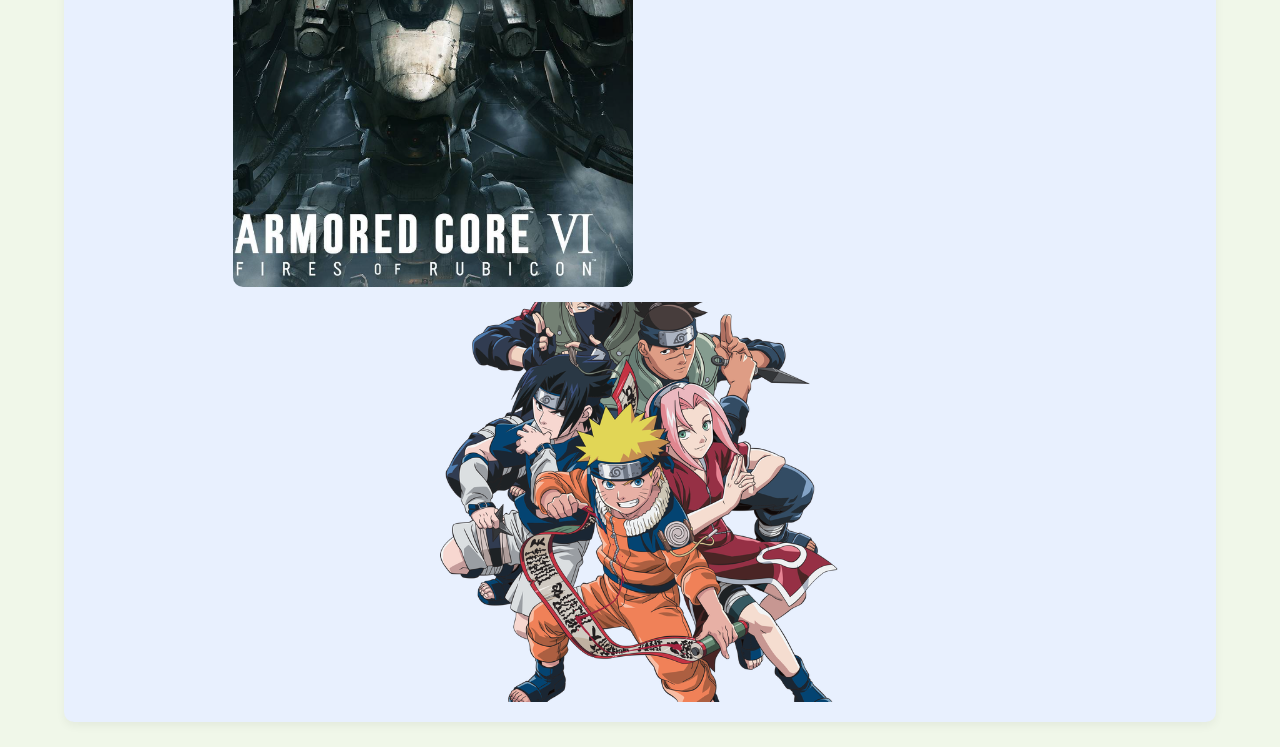
==== commit aed9dc0c: "final web" ====
--- a/index.html
+++ b/index.html
@@ -24,7 +24,7 @@
 
  
   <div class="box-style fade-in">
-    <h1>Hi, I'm Andrew | Web Developer</h1>
+    <h1>Hi, I'm Andrew</h1>
     <p id="message">want to know more about this handsome man?
     
     
@@ -36,11 +36,10 @@
 
  
   <div class="box-style fade-in">
-    <h2>Introduction to Me as a Web Developer</h2>
+    <h2>Introduction of myself</h2>
     
      <h3> Welcome to my personal portfolio website!  
-      I am Andrew, a passionate web developer who enjoys creating clean, 
-      responsive and user-friendly websites.</h3>
+      I am Andrew, a computer science student who is super handsome.</h3>
     
     
    
--- a/styles/main.css
+++ b/styles/main.css
@@ -167,7 +167,7 @@
 
 
 .box-style {
-  max-width: 1900px;        
+  max-width: 1500px;        
   width: 90%;             
   margin-left: auto;
   margin-right: auto;
